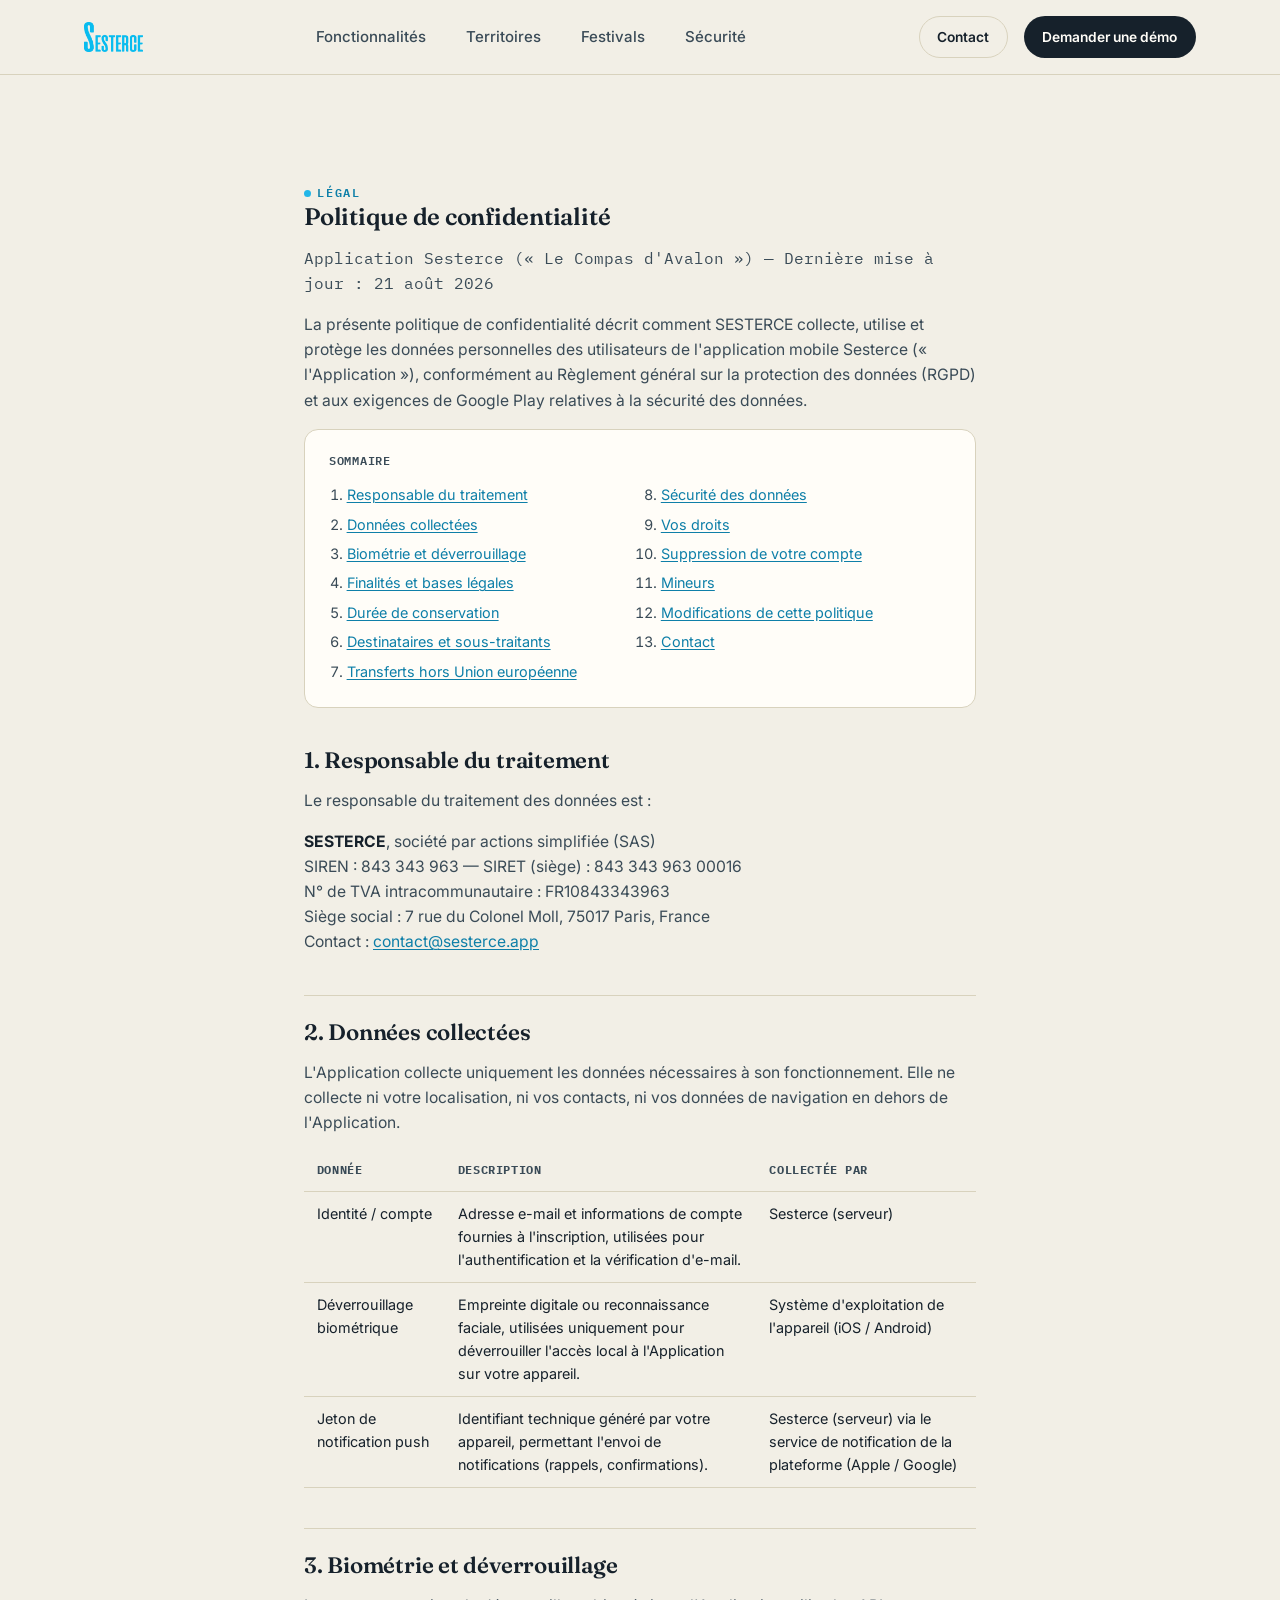
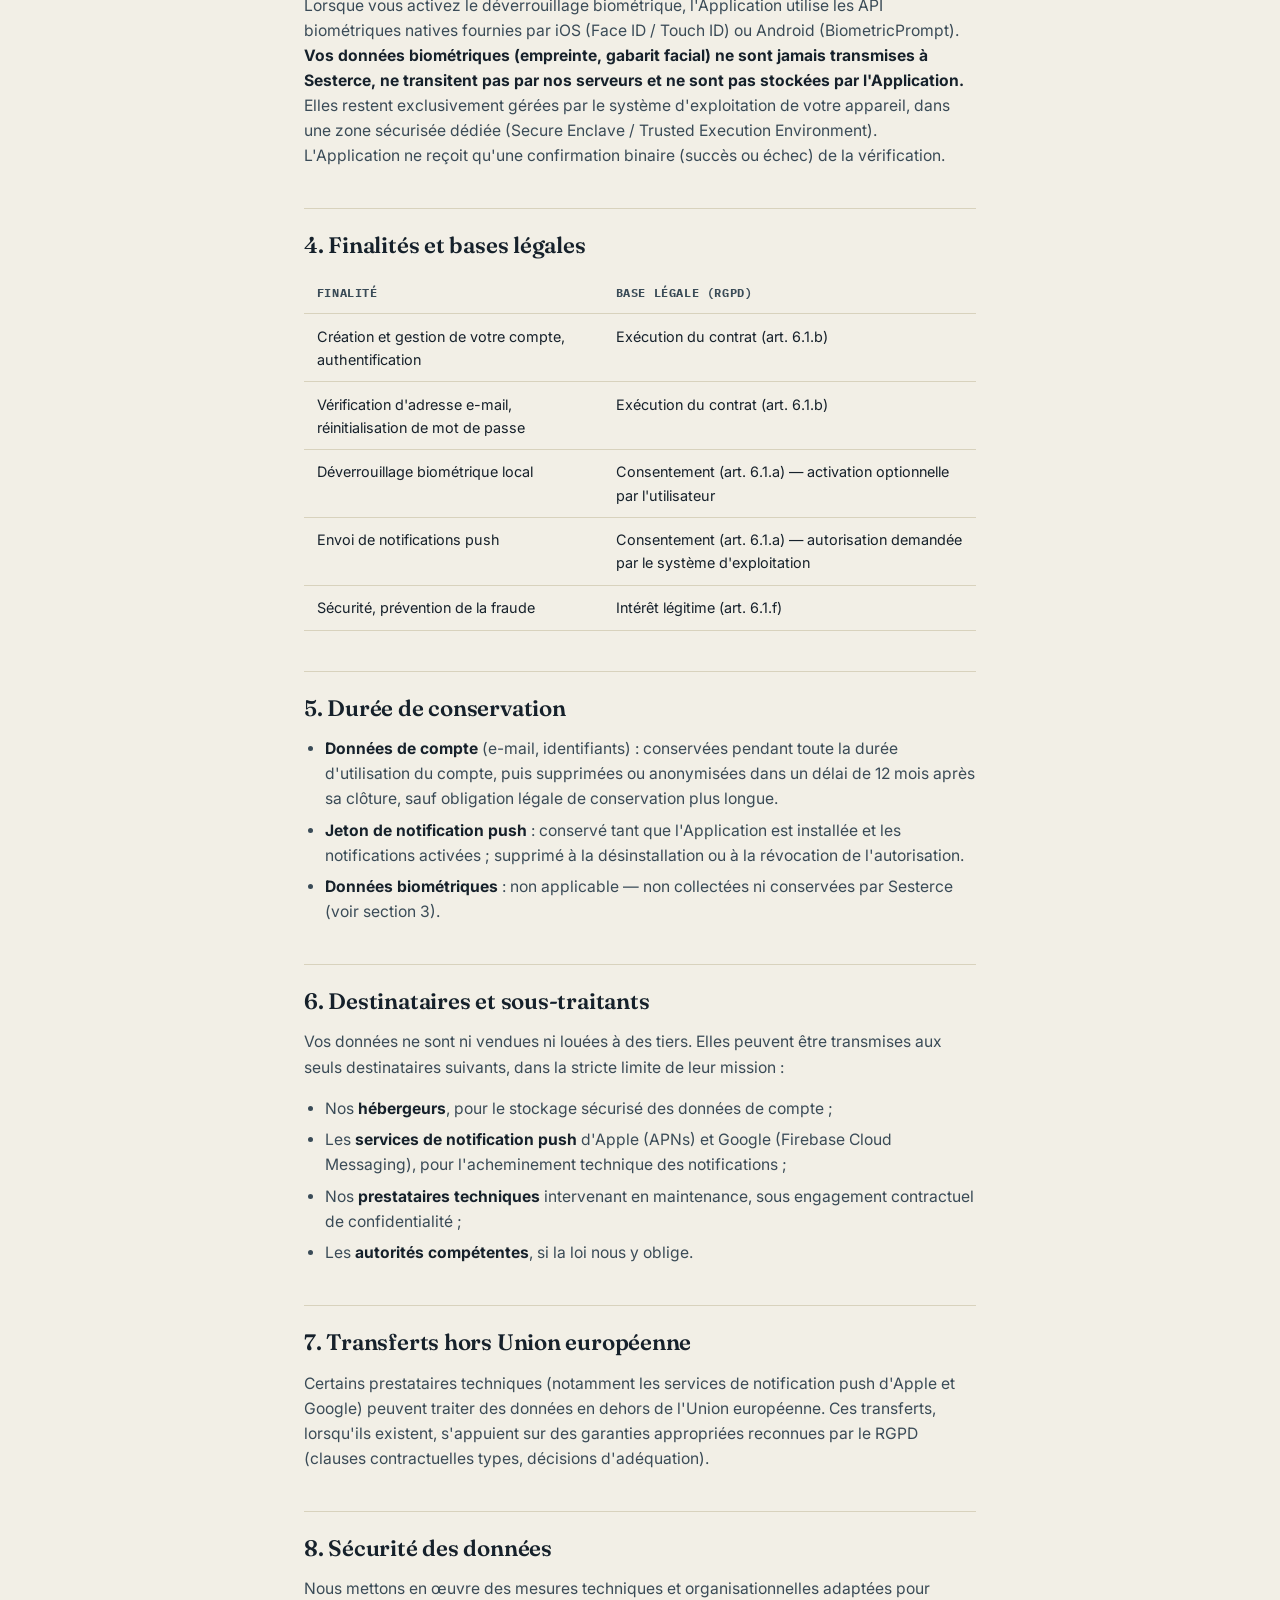
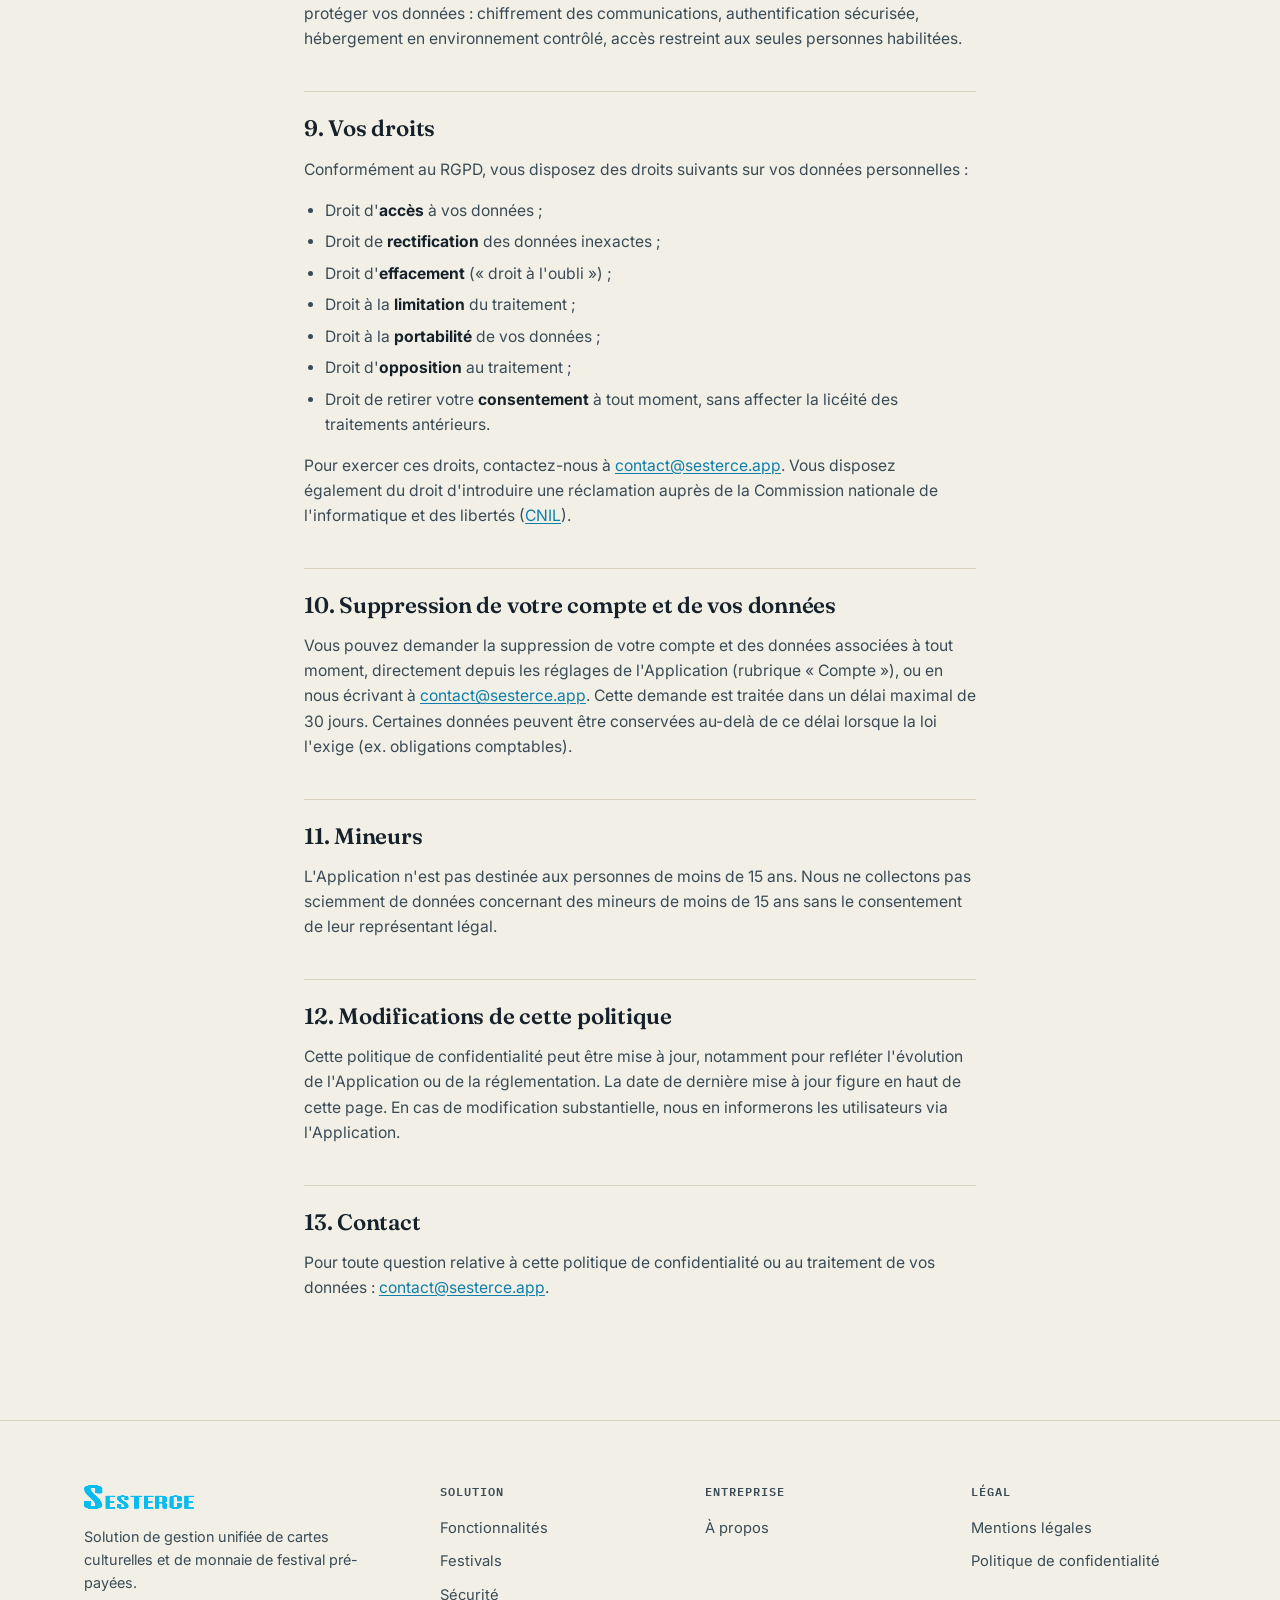
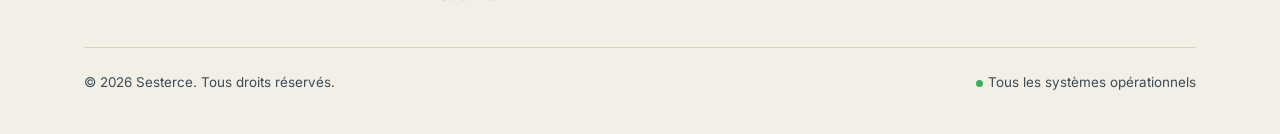
==== politique-confidentialite.html @ bfda4592 "Ajoute la page Politique de confidentialité (conforme Google Play Data Safety / RGPD)" ====
<!doctype html>
<html lang="fr">
<head>
<meta charset="utf-8">
<meta name="viewport" content="width=device-width, initial-scale=1">
<title>Politique de confidentialité — Sesterce</title>
<meta name="description" content="Politique de confidentialité de l'application Sesterce (Le Compas d'Avalon) : données collectées, finalités, durées de conservation et droits RGPD.">
<link rel="canonical" href="https://www.sesterce.biz/politique-confidentialite.html">
<meta name="robots" content="index, follow">

<meta property="og:type" content="website">
<meta property="og:site_name" content="Sesterce">
<meta property="og:title" content="Politique de confidentialité — Sesterce">
<meta property="og:description" content="Données collectées par l'application Sesterce, finalités, durées de conservation et droits RGPD.">
<meta property="og:url" content="https://www.sesterce.biz/politique-confidentialite.html">
<meta property="og:locale" content="fr_FR">

<link rel="icon" href="assets/logo-sesterce.png" type="image/png">
<link rel="stylesheet" href="styles.css">
<link rel="preconnect" href="https://fonts.googleapis.com">
<link rel="preconnect" href="https://fonts.gstatic.com" crossorigin>
<link href="https://fonts.googleapis.com/css2?family=Fraunces:opsz,wght@9..144,500;9..144,600;9..144,700&family=Inter:wght@400;500;600;700&family=IBM+Plex+Mono:wght@400;500;600&display=swap" rel="stylesheet">
</head>
<body>

<a class="visually-hidden" href="#main">Aller au contenu</a>

<header class="site-header">
  <nav class="nav container" aria-label="Navigation principale">
    <a class="nav__brand" href="index.html" aria-label="Sesterce — accueil">
      <img src="assets/logo-sesterce.png" alt="Sesterce" width="130" height="30">
    </a>
    <ul class="nav__links">
      <li><a href="index.html#fonctionnalites">Fonctionnalités</a></li>
      <li><a href="index.html#territoires">Territoires</a></li>
      <li><a href="index.html#festivals">Festivals</a></li>
      <li><a href="index.html#securite">Sécurité</a></li>
    </ul>
    <div class="nav__actions">
      <a class="btn btn--ghost btn--sm" href="mailto:contact@sesterce.app">Contact</a>
      <a class="btn btn--primary btn--sm" href="index.html#demo">Demander une démo</a>
      <button class="nav__toggle" aria-expanded="false" aria-controls="mobile-nav" aria-label="Ouvrir le menu">
        <span></span><span></span><span></span>
      </button>
    </div>
  </nav>
</header>

<main id="main">
  <section class="legal-page">
    <div class="container legal-content">

      <span class="eyebrow">Légal</span>
      <h1>Politique de confidentialité</h1>
      <p class="legal-meta">Application Sesterce (« Le Compas d'Avalon ») — Dernière mise à jour : 21 août 2026</p>

      <p>La présente politique de confidentialité décrit comment SESTERCE collecte, utilise et protège les données personnelles des utilisateurs de l'application mobile Sesterce (« l'Application »), conformément au Règlement général sur la protection des données (RGPD) et aux exigences de Google Play relatives à la sécurité des données.</p>

      <nav class="legal-toc" aria-label="Sommaire">
        <h2>Sommaire</h2>
        <ol>
          <li><a href="#responsable">Responsable du traitement</a></li>
          <li><a href="#donnees">Données collectées</a></li>
          <li><a href="#biometrie">Biométrie et déverrouillage</a></li>
          <li><a href="#finalites">Finalités et bases légales</a></li>
          <li><a href="#conservation">Durée de conservation</a></li>
          <li><a href="#destinataires">Destinataires et sous-traitants</a></li>
          <li><a href="#transferts">Transferts hors Union européenne</a></li>
          <li><a href="#securite">Sécurité des données</a></li>
          <li><a href="#droits">Vos droits</a></li>
          <li><a href="#suppression">Suppression de votre compte</a></li>
          <li><a href="#mineurs">Mineurs</a></li>
          <li><a href="#modifications">Modifications de cette politique</a></li>
          <li><a href="#contact">Contact</a></li>
        </ol>
      </nav>

      <h2 id="responsable">1. Responsable du traitement</h2>
      <p>Le responsable du traitement des données est&nbsp;:</p>
      <p>
        <strong>SESTERCE</strong>, société par actions simplifiée (SAS)<br>
        SIREN&nbsp;: 843 343 963 — SIRET (siège)&nbsp;: 843 343 963 00016<br>
        N° de TVA intracommunautaire&nbsp;: FR10843343963<br>
        Siège social&nbsp;: 7 rue du Colonel Moll, 75017 Paris, France<br>
        Contact&nbsp;: <a href="mailto:contact@sesterce.app">contact@sesterce.app</a>
      </p>

      <h2 id="donnees">2. Données collectées</h2>
      <p>L'Application collecte uniquement les données nécessaires à son fonctionnement. Elle ne collecte ni votre localisation, ni vos contacts, ni vos données de navigation en dehors de l'Application.</p>
      <table class="legal-table">
        <thead>
          <tr><th>Donnée</th><th>Description</th><th>Collectée par</th></tr>
        </thead>
        <tbody>
          <tr>
            <td>Identité / compte</td>
            <td>Adresse e-mail et informations de compte fournies à l'inscription, utilisées pour l'authentification et la vérification d'e-mail.</td>
            <td>Sesterce (serveur)</td>
          </tr>
          <tr>
            <td>Déverrouillage biométrique</td>
            <td>Empreinte digitale ou reconnaissance faciale, utilisées uniquement pour déverrouiller l'accès local à l'Application sur votre appareil.</td>
            <td>Système d'exploitation de l'appareil (iOS / Android)</td>
          </tr>
          <tr>
            <td>Jeton de notification push</td>
            <td>Identifiant technique généré par votre appareil, permettant l'envoi de notifications (rappels, confirmations).</td>
            <td>Sesterce (serveur) via le service de notification de la plateforme (Apple / Google)</td>
          </tr>
        </tbody>
      </table>

      <h2 id="biometrie">3. Biométrie et déverrouillage</h2>
      <p>Lorsque vous activez le déverrouillage biométrique, l'Application utilise les API biométriques natives fournies par iOS (Face&nbsp;ID / Touch&nbsp;ID) ou Android (BiometricPrompt). <strong>Vos données biométriques (empreinte, gabarit facial) ne sont jamais transmises à Sesterce, ne transitent pas par nos serveurs et ne sont pas stockées par l'Application.</strong> Elles restent exclusivement gérées par le système d'exploitation de votre appareil, dans une zone sécurisée dédiée (Secure Enclave / Trusted Execution Environment). L'Application ne reçoit qu'une confirmation binaire (succès ou échec) de la vérification.</p>

      <h2 id="finalites">4. Finalités et bases légales</h2>
      <table class="legal-table">
        <thead>
          <tr><th>Finalité</th><th>Base légale (RGPD)</th></tr>
        </thead>
        <tbody>
          <tr><td>Création et gestion de votre compte, authentification</td><td>Exécution du contrat (art. 6.1.b)</td></tr>
          <tr><td>Vérification d'adresse e-mail, réinitialisation de mot de passe</td><td>Exécution du contrat (art. 6.1.b)</td></tr>
          <tr><td>Déverrouillage biométrique local</td><td>Consentement (art. 6.1.a) — activation optionnelle par l'utilisateur</td></tr>
          <tr><td>Envoi de notifications push</td><td>Consentement (art. 6.1.a) — autorisation demandée par le système d'exploitation</td></tr>
          <tr><td>Sécurité, prévention de la fraude</td><td>Intérêt légitime (art. 6.1.f)</td></tr>
        </tbody>
      </table>

      <h2 id="conservation">5. Durée de conservation</h2>
      <ul>
        <li><strong>Données de compte</strong> (e-mail, identifiants) : conservées pendant toute la durée d'utilisation du compte, puis supprimées ou anonymisées dans un délai de 12 mois après sa clôture, sauf obligation légale de conservation plus longue.</li>
        <li><strong>Jeton de notification push</strong> : conservé tant que l'Application est installée et les notifications activées ; supprimé à la désinstallation ou à la révocation de l'autorisation.</li>
        <li><strong>Données biométriques</strong> : non applicable — non collectées ni conservées par Sesterce (voir section 3).</li>
      </ul>

      <h2 id="destinataires">6. Destinataires et sous-traitants</h2>
      <p>Vos données ne sont ni vendues ni louées à des tiers. Elles peuvent être transmises aux seuls destinataires suivants, dans la stricte limite de leur mission :</p>
      <ul>
        <li>Nos <strong>hébergeurs</strong>, pour le stockage sécurisé des données de compte ;</li>
        <li>Les <strong>services de notification push</strong> d'Apple (APNs) et Google (Firebase Cloud Messaging), pour l'acheminement technique des notifications ;</li>
        <li>Nos <strong>prestataires techniques</strong> intervenant en maintenance, sous engagement contractuel de confidentialité ;</li>
        <li>Les <strong>autorités compétentes</strong>, si la loi nous y oblige.</li>
      </ul>

      <h2 id="transferts">7. Transferts hors Union européenne</h2>
      <p>Certains prestataires techniques (notamment les services de notification push d'Apple et Google) peuvent traiter des données en dehors de l'Union européenne. Ces transferts, lorsqu'ils existent, s'appuient sur des garanties appropriées reconnues par le RGPD (clauses contractuelles types, décisions d'adéquation).</p>

      <h2 id="securite">8. Sécurité des données</h2>
      <p>Nous mettons en œuvre des mesures techniques et organisationnelles adaptées pour protéger vos données&nbsp;: chiffrement des communications, authentification sécurisée, hébergement en environnement contrôlé, accès restreint aux seules personnes habilitées.</p>

      <h2 id="droits">9. Vos droits</h2>
      <p>Conformément au RGPD, vous disposez des droits suivants sur vos données personnelles&nbsp;:</p>
      <ul>
        <li>Droit d'<strong>accès</strong> à vos données ;</li>
        <li>Droit de <strong>rectification</strong> des données inexactes ;</li>
        <li>Droit d'<strong>effacement</strong> (« droit à l'oubli ») ;</li>
        <li>Droit à la <strong>limitation</strong> du traitement ;</li>
        <li>Droit à la <strong>portabilité</strong> de vos données ;</li>
        <li>Droit d'<strong>opposition</strong> au traitement ;</li>
        <li>Droit de retirer votre <strong>consentement</strong> à tout moment, sans affecter la licéité des traitements antérieurs.</li>
      </ul>
      <p>Pour exercer ces droits, contactez-nous à <a href="mailto:contact@sesterce.app">contact@sesterce.app</a>. Vous disposez également du droit d'introduire une réclamation auprès de la Commission nationale de l'informatique et des libertés (<a href="https://www.cnil.fr" target="_blank" rel="noopener">CNIL</a>).</p>

      <h2 id="suppression">10. Suppression de votre compte et de vos données</h2>
      <p>Vous pouvez demander la suppression de votre compte et des données associées à tout moment, directement depuis les réglages de l'Application (rubrique « Compte »), ou en nous écrivant à <a href="mailto:contact@sesterce.app">contact@sesterce.app</a>. Cette demande est traitée dans un délai maximal de 30 jours. Certaines données peuvent être conservées au-delà de ce délai lorsque la loi l'exige (ex. obligations comptables).</p>

      <h2 id="mineurs">11. Mineurs</h2>
      <p>L'Application n'est pas destinée aux personnes de moins de 15 ans. Nous ne collectons pas sciemment de données concernant des mineurs de moins de 15 ans sans le consentement de leur représentant légal.</p>

      <h2 id="modifications">12. Modifications de cette politique</h2>
      <p>Cette politique de confidentialité peut être mise à jour, notamment pour refléter l'évolution de l'Application ou de la réglementation. La date de dernière mise à jour figure en haut de cette page. En cas de modification substantielle, nous en informerons les utilisateurs via l'Application.</p>

      <h2 id="contact">13. Contact</h2>
      <p>Pour toute question relative à cette politique de confidentialité ou au traitement de vos données&nbsp;: <a href="mailto:contact@sesterce.app">contact@sesterce.app</a>.</p>

    </div>
  </section>
</main>

<footer class="site-footer">
  <div class="container">
    <div class="footer-grid">
      <div class="footer-brand">
        <img src="assets/logo-sesterce.png" alt="Sesterce" width="110" height="26">
        <p>Solution de gestion unifiée de cartes culturelles et de monnaie de festival pré-payées.</p>
      </div>
      <div class="footer-col">
        <h4>Solution</h4>
        <ul>
          <li><a href="index.html#fonctionnalites">Fonctionnalités</a></li>
          <li><a href="index.html#festivals">Festivals</a></li>
          <li><a href="index.html#securite">Sécurité</a></li>
        </ul>
      </div>
      <div class="footer-col">
        <h4>Entreprise</h4>
        <ul>
          <li><a href="index.html#top">À propos</a></li>
        </ul>
      </div>
      <div class="footer-col">
        <h4>Légal</h4>
        <ul>
          <li><a href="index.html#top">Mentions légales</a></li>
          <li><a href="politique-confidentialite.html">Politique de confidentialité</a></li>
        </ul>
      </div>
    </div>
    <div class="footer-bottom">
      <span>© 2026 Sesterce. Tous droits réservés.</span>
      <span class="status-dot">Tous les systèmes opérationnels</span>
    </div>
  </div>
</footer>

<script src="script.js"></script>
</body>
</html>
---- styles.css ----
/* ==========================================================================
   Sesterce — Design tokens
   Palette dérivée du bleu-cyan de la marque + un bronze évoquant le sesterce
   antique (monnaie romaine), sur un fond "papier billet".
   ========================================================================== */

:root {
  /* Couleurs */
  --ink: #16212b;
  --ink-soft: #3a4b57;
  --paper: #f2efe6;
  --paper-alt: #e7e2d2;
  --paper-line: #d8d2bd;
  --cyan: #22b6e8;
  --cyan-deep: #0e7fa8;
  --cyan-ink: #093f52;
  --bronze: #a9793f;
  --bronze-deep: #7c5a2e;
  --bronze-soft: #e6d6b8;
  --white: #fffdf8;

  /* Typographie */
  --font-display: "Fraunces", "Iowan Old Style", Georgia, serif;
  --font-body: "Inter", -apple-system, BlinkMacSystemFont, "Segoe UI", sans-serif;
  --font-mono: "IBM Plex Mono", ui-monospace, SFMono-Regular, monospace;

  /* Échelle */
  --space-1: 0.5rem;
  --space-2: 1rem;
  --space-3: 1.5rem;
  --space-4: 2.5rem;
  --space-5: 4rem;
  --space-6: 6.5rem;

  --radius: 14px;
  --container: 1160px;
}

* { box-sizing: border-box; }
html { scroll-behavior: smooth; }

@media (prefers-reduced-motion: reduce) {
  html { scroll-behavior: auto; }
  *, *::before, *::after {
    animation-duration: 0.01ms !important;
    animation-iteration-count: 1 !important;
    transition-duration: 0.01ms !important;
    scroll-behavior: auto !important;
  }
}

body {
  margin: 0;
  background: var(--paper);
  color: var(--ink);
  font-family: var(--font-body);
  font-size: 1rem;
  line-height: 1.6;
  -webkit-font-smoothing: antialiased;
}

h1, h2, h3, h4 {
  font-family: var(--font-display);
  color: var(--ink);
  margin: 0;
  line-height: 1.08;
  font-weight: 600;
  letter-spacing: -0.01em;
}

p { margin: 0; }

a { color: inherit; text-decoration: none; }

img { max-width: 100%; display: block; }

.container {
  width: 100%;
  max-width: var(--container);
  margin-inline: auto;
  padding-inline: var(--space-3);
}

:focus-visible {
  outline: 3px solid var(--cyan-deep);
  outline-offset: 3px;
  border-radius: 4px;
}

.visually-hidden {
  position: absolute;
  width: 1px; height: 1px;
  overflow: hidden;
  clip: rect(0 0 0 0);
  white-space: nowrap;
}

/* Eyebrow / kicker (petit label au-dessus des titres) */
.eyebrow {
  display: inline-flex;
  align-items: center;
  gap: 0.5em;
  font-family: var(--font-mono);
  font-size: 0.78rem;
  letter-spacing: 0.14em;
  text-transform: uppercase;
  color: var(--cyan-deep);
  font-weight: 600;
}
.eyebrow::before {
  content: "";
  width: 7px; height: 7px;
  border-radius: 50%;
  background: var(--cyan);
  display: inline-block;
}
.eyebrow.bronze { color: var(--bronze-deep); }
.eyebrow.bronze::before { background: var(--bronze); }

/* ==========================================================================
   En-tête / navigation
   ========================================================================== */

.site-header {
  position: sticky;
  top: 0;
  z-index: 50;
  background: rgba(242, 239, 230, 0.9);
  backdrop-filter: blur(8px);
  border-bottom: 1px solid var(--paper-line);
}

.nav {
  display: flex;
  align-items: center;
  justify-content: space-between;
  padding-block: var(--space-2);
}

.nav__brand { display: flex; align-items: center; }
.nav__brand img { height: 30px; width: auto; }

.nav__links {
  display: flex;
  gap: var(--space-4);
  list-style: none;
  margin: 0;
  padding: 0;
}

.nav__links a {
  font-size: 0.94rem;
  font-weight: 500;
  color: var(--ink-soft);
  transition: color 0.15s ease;
}
.nav__links a:hover { color: var(--cyan-deep); }

.nav__actions { display: flex; align-items: center; gap: var(--space-2); }

.nav__toggle {
  display: none;
  background: none;
  border: none;
  cursor: pointer;
  padding: 0.4rem;
}
.nav__toggle span {
  display: block;
  width: 22px; height: 2px;
  background: var(--ink);
  margin: 5px 0;
  transition: transform 0.2s ease, opacity 0.2s ease;
}

/* Boutons */
.btn {
  display: inline-flex;
  align-items: center;
  justify-content: center;
  gap: 0.5em;
  padding: 0.75rem 1.4rem;
  border-radius: 100px;
  font-weight: 600;
  font-size: 0.94rem;
  border: 1px solid transparent;
  cursor: pointer;
  transition: transform 0.15s ease, box-shadow 0.15s ease, background 0.15s ease;
}
.btn--primary {
  background: var(--ink);
  color: var(--white);
}
.btn--primary:hover { background: var(--cyan-ink); transform: translateY(-1px); }
.btn--ghost {
  background: transparent;
  color: var(--ink);
  border-color: var(--paper-line);
}
.btn--ghost:hover { border-color: var(--ink); }
.btn--sm { padding: 0.55rem 1.1rem; font-size: 0.86rem; }

/* ==========================================================================
   Séparateur perforé — motif du billet déchiré, réutilisé entre les sections
   ========================================================================== */

.perforation {
  height: 28px;
  width: 100%;
  background-image: radial-gradient(circle, var(--paper) 5px, transparent 5.5px);
  background-size: 26px 28px;
  background-position: center;
  background-repeat: repeat-x;
  position: relative;
}
.perforation::before,
.perforation::after {
  content: "";
  position: absolute;
  left: 0; right: 0;
  border-top: 1.5px dashed var(--paper-line);
  top: 50%;
}

/* ==========================================================================
   Hero
   ========================================================================== */

.hero {
  padding-block: var(--space-6) var(--space-5);
  position: relative;
  overflow: hidden;
  color: var(--white);
  background:
    linear-gradient(180deg, rgba(9, 20, 28, 0.58) 0%, rgba(9, 20, 28, 0.86) 100%),
    url("assets/bg-hero-salle.jpg") center 30% / cover no-repeat;
}

.hero .eyebrow { color: var(--cyan); }
.hero .eyebrow::before { background: var(--cyan); }

.hero__lede { color: #d7e2e7; }

.hero .btn--ghost {
  color: var(--white);
  border-color: rgba(255, 255, 255, 0.35);
}
.hero .btn--ghost:hover { border-color: var(--white); }

.hero .chip {
  background: rgba(255, 255, 255, 0.08);
  border-color: rgba(255, 255, 255, 0.28);
  color: #e8eef0;
  backdrop-filter: blur(4px);
}

.hero .flipcard-caption { color: #cdd8de; }

.hero__grid {
  display: grid;
  grid-template-columns: 1.05fr 0.95fr;
  gap: var(--space-5);
  align-items: center;
}

.hero__title {
  font-size: clamp(2.4rem, 4.6vw, 3.8rem);
  margin-block: var(--space-2) var(--space-3);
  color: var(--white);
}

.hero__lede {
  font-size: 1.15rem;
  color: var(--ink-soft);
  max-width: 46ch;
  margin-bottom: var(--space-4);
}

.hero__cta { display: flex; gap: var(--space-2); flex-wrap: wrap; align-items: center; }

.chip-row {
  display: flex;
  gap: 0.6rem;
  flex-wrap: wrap;
  margin-top: var(--space-4);
}
.chip {
  font-family: var(--font-mono);
  font-size: 0.78rem;
  letter-spacing: 0.03em;
  padding: 0.4rem 0.85rem;
  border-radius: 100px;
  border: 1px solid var(--paper-line);
  color: var(--ink-soft);
  background: var(--white);
}

/* --- Carte-billet animée : signature visuelle ---
   Un objet qui bascule entre "billet" (cinéma / cyan) et "jeton" (festival / bronze),
   incarnant l'extension du système de tickets vers la monnaie locale. */

.flipcard-stage {
  perspective: 1600px;
  display: flex;
  justify-content: center;
}

.flipcard {
  width: min(360px, 88vw);
  aspect-ratio: 8.6 / 5.4;
  position: relative;
  transform-style: preserve-3d;
  animation: flip 9s cubic-bezier(0.65, 0, 0.35, 1) infinite;
  cursor: pointer;
}
.flipcard:hover, .flipcard:focus-visible { animation-play-state: paused; }

@keyframes flip {
  0%, 42%   { transform: rotateY(0deg); }
  50%, 92%  { transform: rotateY(180deg); }
  100%      { transform: rotateY(360deg); }
}

.flipcard__face {
  position: absolute;
  inset: 0;
  border-radius: 18px;
  backface-visibility: hidden;
  padding: var(--space-3);
  display: flex;
  flex-direction: column;
  justify-content: space-between;
  box-shadow: 0 24px 50px -18px rgba(9, 23, 33, 0.4);
}

.flipcard__face--front {
  background: linear-gradient(155deg, var(--cyan) 0%, var(--cyan-ink) 115%);
  color: var(--white);
}
.flipcard__face--back {
  background: linear-gradient(155deg, var(--bronze) 0%, var(--bronze-deep) 115%);
  color: var(--white);
  transform: rotateY(180deg);
}

.flipcard__notch {
  position: absolute;
  top: 50%;
  left: -11px;
  width: 22px; height: 22px;
  background: var(--paper);
  border-radius: 50%;
  transform: translateY(-50%);
}

.flipcard__top {
  display: flex;
  justify-content: space-between;
  align-items: flex-start;
  font-family: var(--font-mono);
  font-size: 0.72rem;
  letter-spacing: 0.08em;
  text-transform: uppercase;
  opacity: 0.85;
}

.flipcard__label {
  font-family: var(--font-display);
  font-size: 1.7rem;
  font-weight: 600;
}

.flipcard__code {
  font-family: var(--font-mono);
  font-size: 0.85rem;
  letter-spacing: 0.1em;
  opacity: 0.9;
}

.flipcard-caption {
  text-align: center;
  font-family: var(--font-mono);
  font-size: 0.78rem;
  color: var(--ink-soft);
  margin-top: var(--space-2);
  letter-spacing: 0.02em;
}

/* ==========================================================================
   Sections génériques
   ========================================================================== */

section { padding-block: var(--space-6); }

.section__head {
  max-width: 62ch;
  margin-bottom: var(--space-5);
}

.section__head h2 {
  font-size: clamp(1.9rem, 3vw, 2.6rem);
  margin-top: var(--space-1);
}

.section__head p {
  color: var(--ink-soft);
  font-size: 1.05rem;
  margin-top: var(--space-2);
}

/* Grille de fonctionnalités */
.features-grid {
  display: grid;
  grid-template-columns: repeat(3, 1fr);
  gap: var(--space-3);
}

.feature-card {
  background: var(--white);
  border: 1px solid var(--paper-line);
  border-radius: var(--radius);
  padding: var(--space-3);
  position: relative;
}

.feature-card__num {
  font-family: var(--font-mono);
  font-size: 0.75rem;
  color: var(--cyan-deep);
  letter-spacing: 0.08em;
}

.feature-card h3 {
  font-size: 1.15rem;
  margin-top: var(--space-1);
  margin-bottom: 0.5rem;
}

.feature-card p {
  color: var(--ink-soft);
  font-size: 0.96rem;
}

/* Unification territoriale — texte + visuel */
.split {
  display: grid;
  grid-template-columns: 1fr 1fr;
  gap: var(--space-5);
  align-items: center;
}

.split-reverse .split { grid-template-columns: 1fr 1fr; }
.split-reverse .split > *:first-child { order: 2; }

.bullet-list {
  list-style: none;
  margin: var(--space-3) 0 0;
  padding: 0;
  display: flex;
  flex-direction: column;
  gap: var(--space-2);
}
.bullet-list li {
  display: flex;
  gap: 0.75rem;
  align-items: flex-start;
  font-size: 1rem;
  color: var(--ink-soft);
}
.bullet-list li::before {
  content: "";
  flex: none;
  width: 8px; height: 8px;
  margin-top: 0.5em;
  border-radius: 50%;
  background: var(--cyan);
}
.bullet-list--bronze li::before { background: var(--bronze); }

/* Panneau festival (section nouveauté) */
.festival-panel {
  background:
    linear-gradient(160deg, rgba(22, 33, 43, 0.88) 0%, rgba(35, 52, 63, 0.9) 100%),
    url("assets/bg-festival-concert.jpg") center 35% / cover no-repeat;
  color: var(--white);
  border-radius: 22px;
  padding: var(--space-5);
  display: grid;
  grid-template-columns: 1.1fr 0.9fr;
  gap: var(--space-5);
  align-items: center;
}
.festival-panel .eyebrow { color: var(--bronze); }
.festival-panel .eyebrow::before { background: var(--bronze); }
.festival-panel h2 { color: var(--white); }
.festival-panel p.lede {
  color: #cdd8de;
  font-size: 1.05rem;
  max-width: 50ch;
  margin-top: var(--space-2);
}
.festival-panel .bullet-list li { color: #cdd8de; }
.festival-panel .bullet-list li::before { background: var(--bronze); }

.token-visual {
  aspect-ratio: 1;
  max-width: 260px;
  margin-inline: auto;
  position: relative;
}
.token-visual svg { width: 100%; height: 100%; }

.badge-soon {
  display: inline-flex;
  align-items: center;
  gap: 0.4em;
  font-family: var(--font-mono);
  font-size: 0.72rem;
  letter-spacing: 0.06em;
  text-transform: uppercase;
  background: rgba(169, 121, 63, 0.18);
  color: var(--bronze-soft);
  border: 1px solid rgba(169, 121, 63, 0.4);
  padding: 0.3rem 0.7rem;
  border-radius: 100px;
  margin-top: var(--space-2);
}

/* Sécurité */
.trust-grid {
  display: grid;
  grid-template-columns: repeat(4, 1fr);
  gap: var(--space-3);
}
.trust-card {
  border-top: 3px solid var(--cyan);
  padding-top: var(--space-2);
}
.trust-card h3 {
  font-size: 1.05rem;
  margin-bottom: 0.4rem;
}
.trust-card p {
  color: var(--ink-soft);
  font-size: 0.92rem;
}

/* Stats + logos */
.stats-band {
  background:
    linear-gradient(160deg, rgba(22, 33, 43, 0.84) 0%, rgba(9, 63, 82, 0.86) 100%),
    url("assets/bg-theatre-facade.jpg") center 40% / cover no-repeat;
  color: var(--white);
  border-radius: 22px;
  padding: var(--space-5);
  text-align: center;
}
.stats-band__intro {
  font-size: 1.1rem;
  color: #d7e2e7;
  max-width: 46ch;
  margin-inline: auto;
}
.stats-row {
  display: flex;
  justify-content: center;
  gap: var(--space-6);
  margin-block: var(--space-4);
  flex-wrap: wrap;
}
.stat-num {
  font-family: var(--font-mono);
  font-size: clamp(2.2rem, 5vw, 3.2rem);
  color: var(--cyan);
  font-weight: 600;
  letter-spacing: -0.02em;
}
.stat-label {
  font-size: 0.9rem;
  color: #cdd8de;
  margin-top: 0.3rem;
}

.logo-marquee {
  margin-top: var(--space-4);
  overflow: hidden;
  -webkit-mask-image: linear-gradient(90deg, transparent, black 8%, black 92%, transparent);
  mask-image: linear-gradient(90deg, transparent, black 8%, black 92%, transparent);
}
.logo-marquee__track {
  display: flex;
  gap: 0.6rem;
  width: max-content;
  animation: scroll-left 42s linear infinite;
}
@media (prefers-reduced-motion: reduce) {
  .logo-marquee__track { animation: none; flex-wrap: wrap; justify-content: center; }
}
@keyframes scroll-left {
  from { transform: translateX(0); }
  to { transform: translateX(-50%); }
}
.logo-chip {
  font-family: var(--font-mono);
  font-size: 0.82rem;
  white-space: nowrap;
  background: var(--white);
  border: 1px solid var(--paper-line);
  padding: 0.5rem 0.9rem;
  border-radius: 8px;
  color: var(--ink-soft);
}

/* CTA final */
.cta-final {
  text-align: center;
  padding-block: var(--space-6);
}
.cta-final h2 {
  font-size: clamp(1.9rem, 3.4vw, 2.7rem);
  max-width: 24ch;
  margin-inline: auto;
}
.cta-final p {
  color: var(--ink-soft);
  margin-top: var(--space-2);
  font-size: 1.05rem;
}
.cta-final .hero__cta { justify-content: center; margin-top: var(--space-3); }
.cta-final .contact-email {
  display: block;
  margin-top: var(--space-2);
  font-family: var(--font-mono);
  font-size: 0.9rem;
  color: var(--cyan-deep);
}

/* Footer */
.site-footer {
  border-top: 1px solid var(--paper-line);
  padding-block: var(--space-5) var(--space-4);
}
.footer-grid {
  display: grid;
  grid-template-columns: 1.4fr 1fr 1fr 1fr;
  gap: var(--space-4);
}
.footer-brand img { height: 24px; margin-bottom: var(--space-2); }
.footer-brand p { color: var(--ink-soft); font-size: 0.9rem; max-width: 32ch; }
.footer-col h4 {
  font-family: var(--font-mono);
  font-size: 0.78rem;
  letter-spacing: 0.08em;
  text-transform: uppercase;
  color: var(--ink-soft);
  margin-bottom: var(--space-2);
  font-weight: 600;
}
.footer-col ul { list-style: none; margin: 0; padding: 0; display: flex; flex-direction: column; gap: 0.5rem; }
.footer-col a { color: var(--ink-soft); font-size: 0.92rem; }
.footer-col a:hover { color: var(--cyan-deep); }

.footer-bottom {
  margin-top: var(--space-4);
  padding-top: var(--space-3);
  border-top: 1px solid var(--paper-line);
  display: flex;
  justify-content: space-between;
  align-items: center;
  flex-wrap: wrap;
  gap: var(--space-2);
  font-size: 0.84rem;
  color: var(--ink-soft);
}
.status-dot {
  display: inline-flex;
  align-items: center;
  gap: 0.4em;
}
.status-dot::before {
  content: "";
  width: 7px; height: 7px;
  border-radius: 50%;
  background: #3fae5a;
}

/* ==========================================================================
   Responsive
   ========================================================================== */

@media (max-width: 900px) {
  .hero__grid { grid-template-columns: 1fr; }
  .hero__grid > *:first-child { order: 2; }
  .features-grid { grid-template-columns: repeat(2, 1fr); }
  .split, .split-reverse .split { grid-template-columns: 1fr; }
  .split-reverse .split > *:first-child { order: 0; }
  .festival-panel { grid-template-columns: 1fr; padding: var(--space-4); }
  .festival-panel .token-visual { order: -1; }
  .trust-grid { grid-template-columns: repeat(2, 1fr); }
  .footer-grid { grid-template-columns: 1fr 1fr; }
  .stats-row { gap: var(--space-4); }
}

@media (max-width: 640px) {
  .nav__links, .nav__actions .btn--ghost { display: none; }
  .nav__toggle { display: block; }
  .features-grid { grid-template-columns: 1fr; }
  .trust-grid { grid-template-columns: 1fr; }
  .footer-grid { grid-template-columns: 1fr; gap: var(--space-3); }
  section { padding-block: var(--space-5); }
}

/* ==========================================================================
   Pages légales (politique de confidentialité, mentions légales)
   ========================================================================== */

.legal-page { padding-block: var(--space-6); }

.legal-content { max-width: 72ch; margin-inline: auto; }

.legal-meta {
  font-family: var(--font-mono);
  font-size: 0.82rem;
  color: var(--ink-soft);
  margin-top: var(--space-2);
  margin-bottom: var(--space-4);
}

.legal-content h2 {
  font-size: 1.4rem;
  margin-top: var(--space-4);
  margin-bottom: var(--space-2);
  padding-top: var(--space-3);
  border-top: 1px solid var(--paper-line);
}
.legal-content > h2:first-of-type { border-top: none; padding-top: 0; }

.legal-content h3 {
  font-family: var(--font-body);
  font-weight: 600;
  font-size: 1.05rem;
  margin-top: var(--space-3);
  margin-bottom: 0.5rem;
}

.legal-content p {
  color: var(--ink-soft);
  margin-bottom: var(--space-2);
  font-size: 0.98rem;
}

.legal-content ul, .legal-content ol {
  color: var(--ink-soft);
  margin: 0 0 var(--space-2);
  padding-left: 1.3rem;
  font-size: 0.98rem;
}
.legal-content li { margin-bottom: 0.4rem; }

.legal-content strong { color: var(--ink); }

.legal-table {
  width: 100%;
  border-collapse: collapse;
  margin-bottom: var(--space-3);
  font-size: 0.9rem;
}
.legal-table th, .legal-table td {
  text-align: left;
  padding: 0.65rem 0.8rem;
  border-bottom: 1px solid var(--paper-line);
  vertical-align: top;
}
.legal-table th {
  font-family: var(--font-mono);
  font-size: 0.74rem;
  text-transform: uppercase;
  letter-spacing: 0.05em;
  color: var(--ink-soft);
}

.legal-content a { color: var(--cyan-deep); text-decoration: underline; text-underline-offset: 2px; }

.legal-toc {
  background: var(--white);
  border: 1px solid var(--paper-line);
  border-radius: var(--radius);
  padding: var(--space-3);
  margin-bottom: var(--space-4);
}
.legal-toc h2 {
  font-family: var(--font-mono);
  font-size: 0.78rem;
  letter-spacing: 0.06em;
  text-transform: uppercase;
  color: var(--ink-soft);
  border: none;
  padding: 0;
  margin: 0 0 var(--space-2);
}
.legal-toc ol {
  columns: 2;
  gap: var(--space-3);
  font-size: 0.9rem;
  padding-left: 1.1rem;
  margin: 0;
}
@media (max-width: 640px) {
  .legal-toc ol { columns: 1; }
}

/* Menu mobile ouvert (JS ajoute .is-open sur <body>) */
body.nav-open .nav__links {
  display: flex;
  position: absolute;
  top: 100%; left: 0; right: 0;
  flex-direction: column;
  background: var(--paper);
  padding: var(--space-3);
  border-bottom: 1px solid var(--paper-line);
  gap: var(--space-2);
}
body.nav-open .nav__actions .btn--ghost { display: none; }
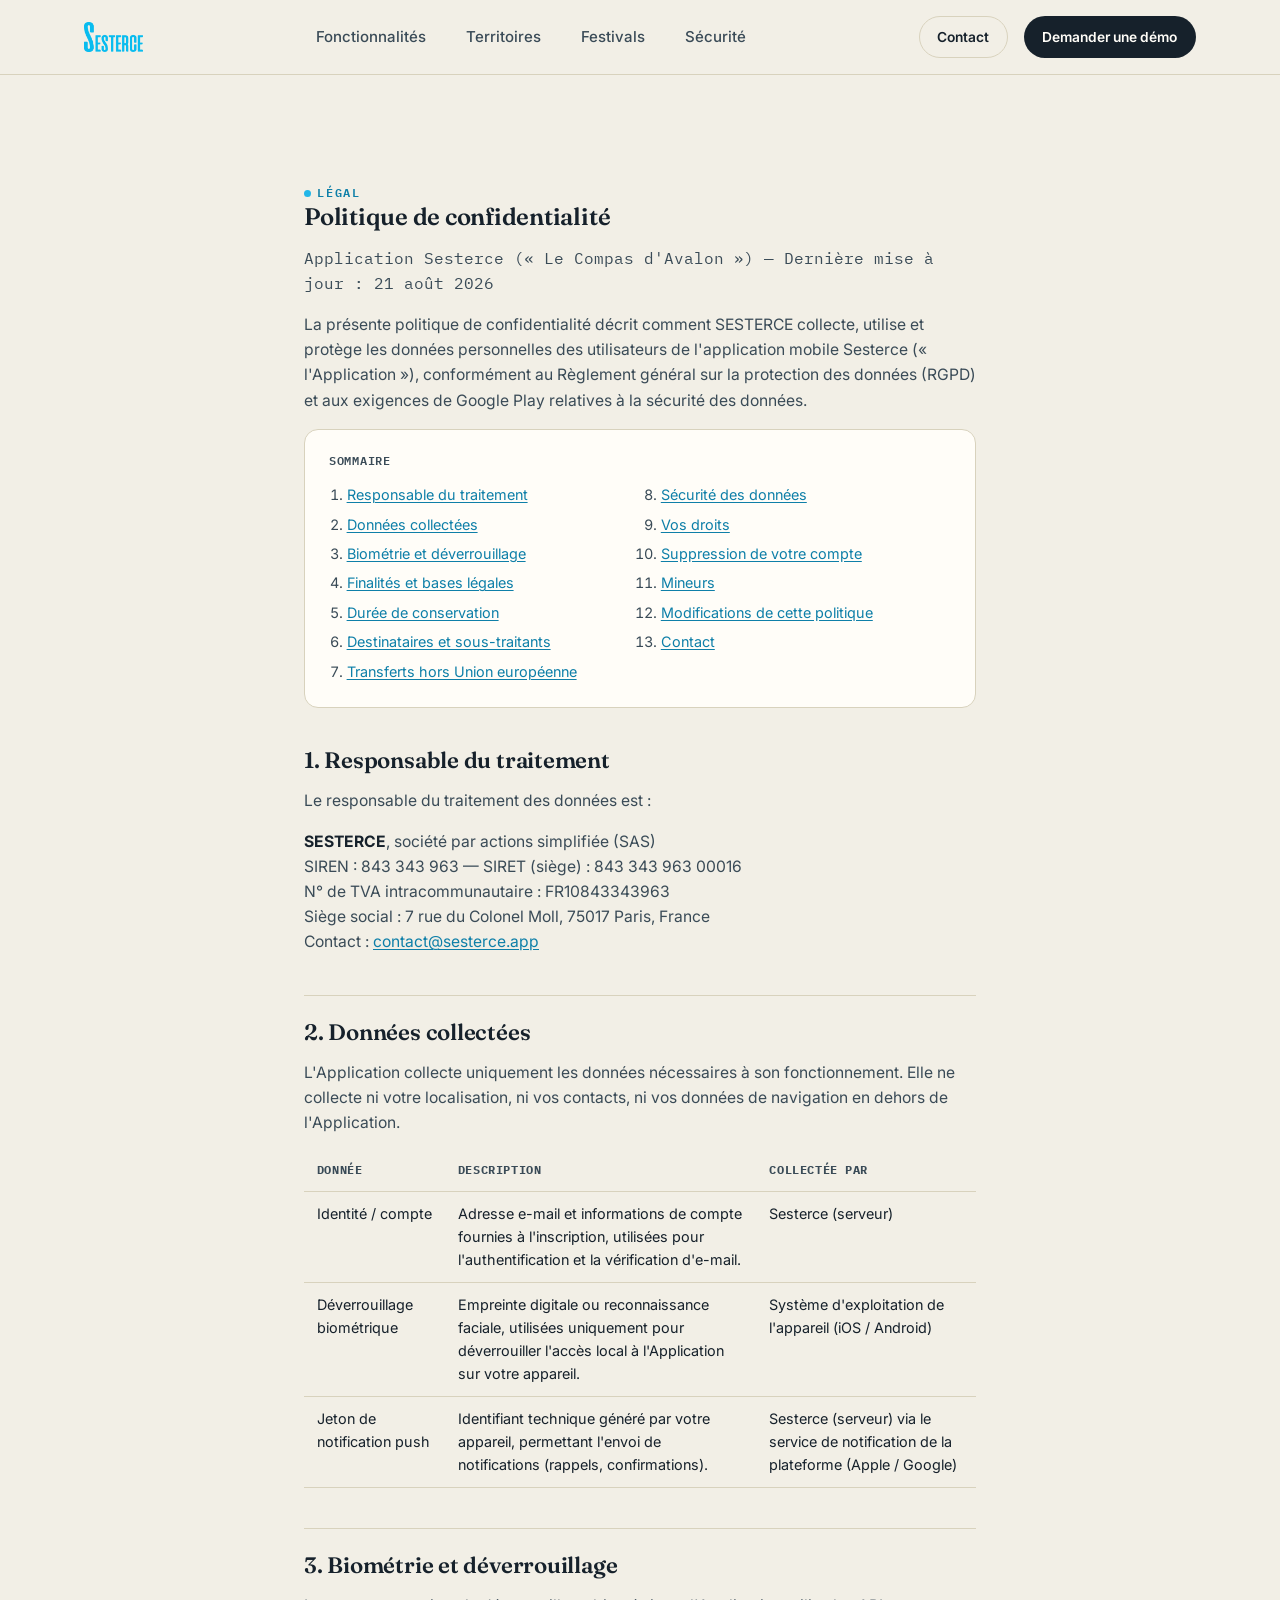
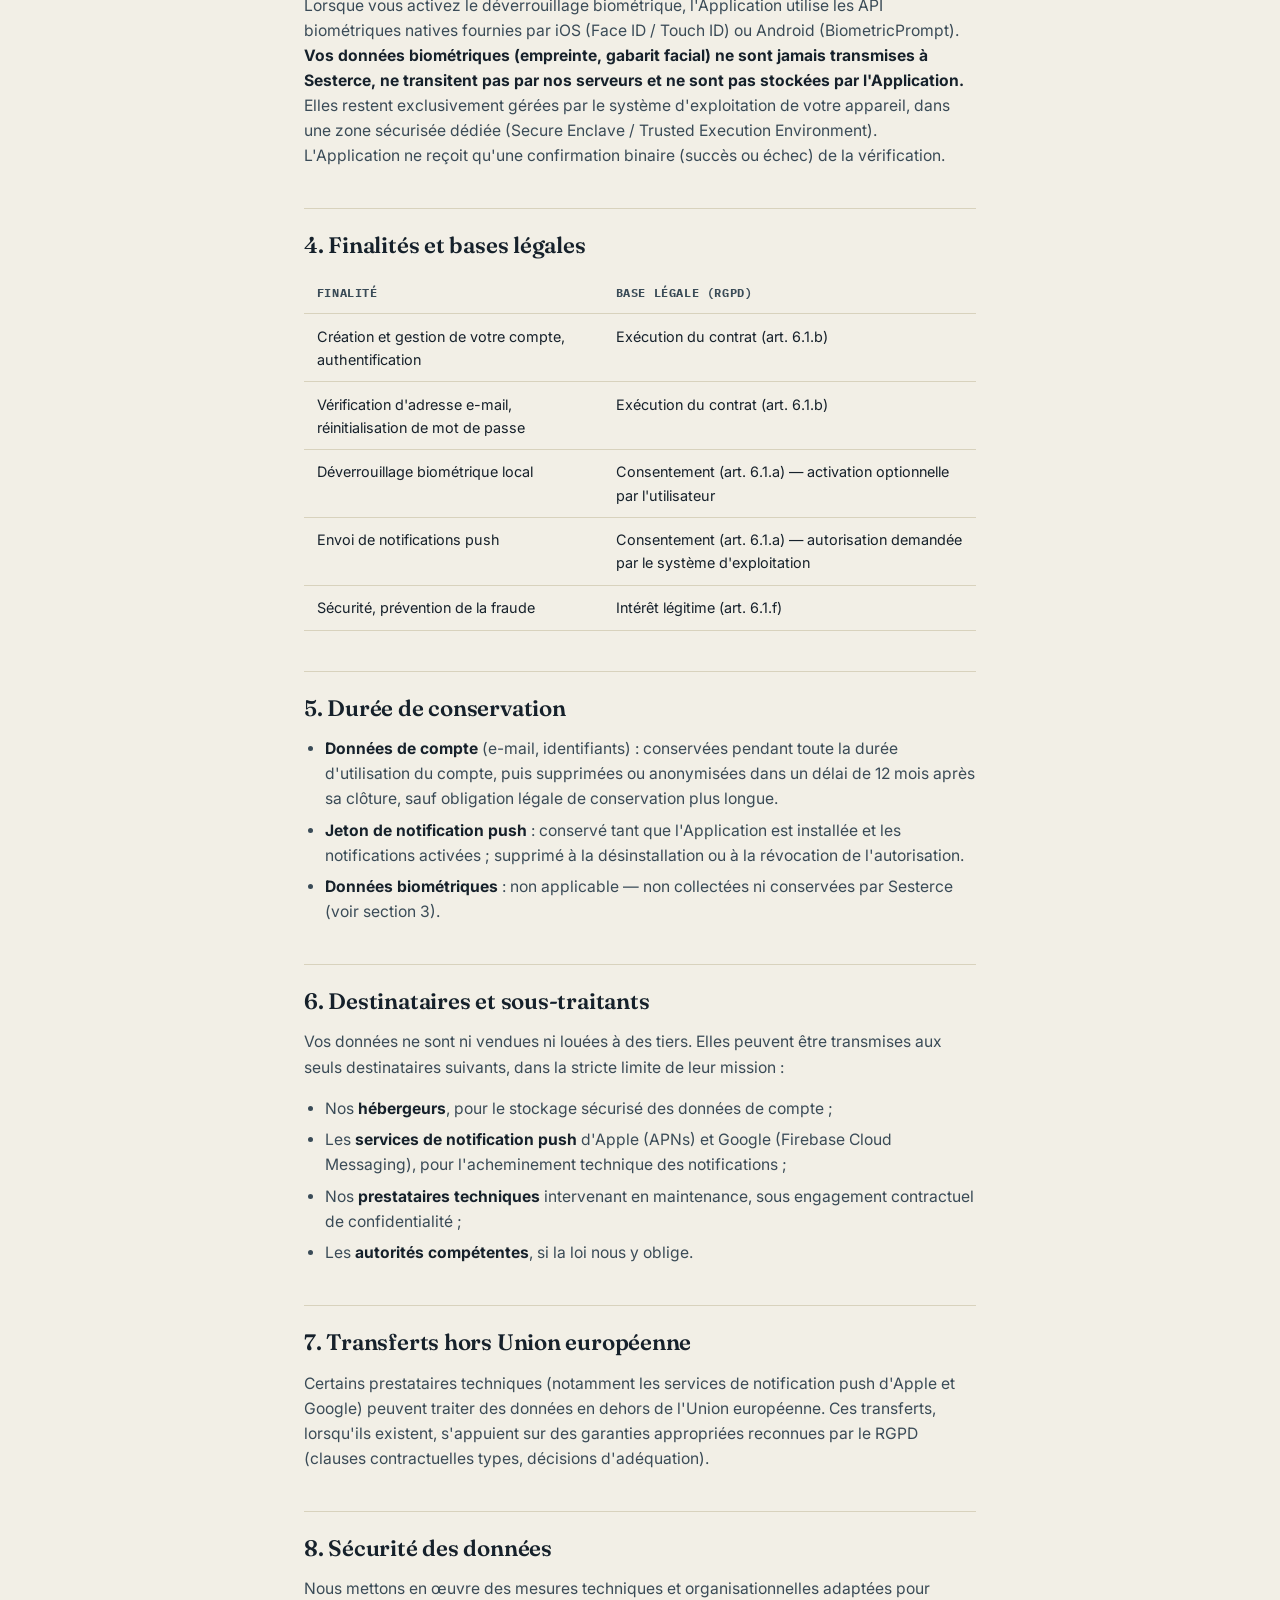
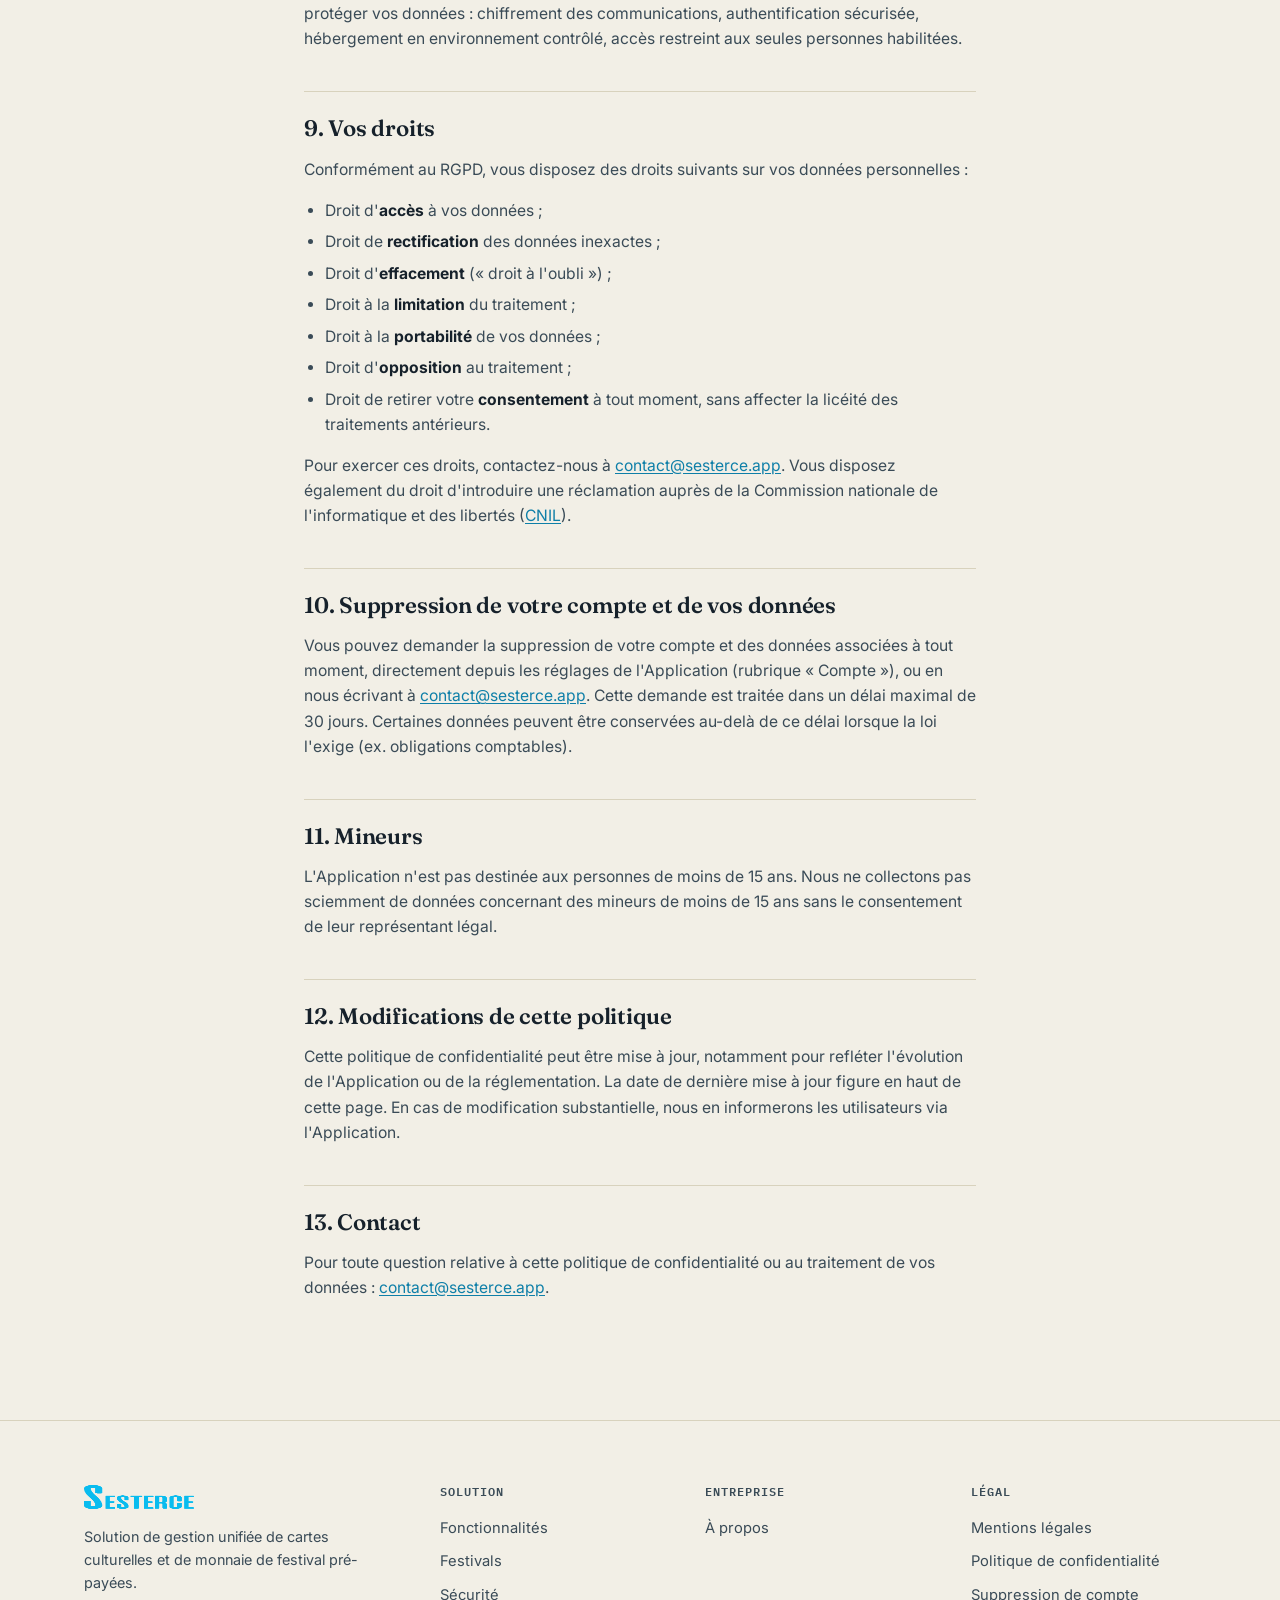
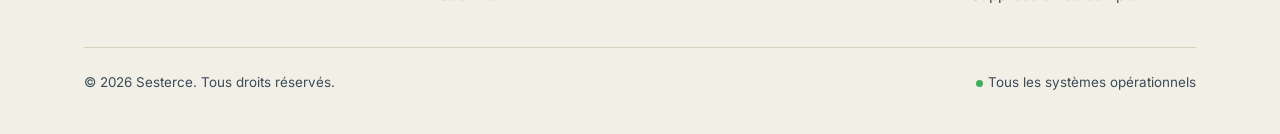
==== commit 7e6633ee: "Ajoute la page de suppression de compte (avec repli e-mail tant que l'API n'existe pas)" ====
--- a/politique-confidentialite.html
+++ b/politique-confidentialite.html
@@ -204,6 +204,7 @@
         <ul>
           <li><a href="index.html#top">Mentions légales</a></li>
           <li><a href="politique-confidentialite.html">Politique de confidentialité</a></li>
+          <li><a href="suppression-compte.html">Suppression de compte</a></li>
         </ul>
       </div>
     </div>
--- a/styles.css
+++ b/styles.css
@@ -809,6 +809,100 @@
   .legal-toc ol { columns: 1; }
 }
 
+/* ==========================================================================
+   Formulaires (page de suppression de compte, etc.)
+   ========================================================================== */
+
+.form-field {
+  display: flex;
+  flex-direction: column;
+  gap: 0.4rem;
+  margin-bottom: var(--space-3);
+}
+.form-field label {
+  font-size: 0.9rem;
+  font-weight: 600;
+  color: var(--ink);
+}
+.form-field .hint {
+  font-size: 0.82rem;
+  color: var(--ink-soft);
+}
+.form-field input[type="email"],
+.form-field input[type="text"],
+.form-field select,
+.form-field textarea {
+  font-family: var(--font-body);
+  font-size: 0.98rem;
+  padding: 0.75rem 0.9rem;
+  border: 1px solid var(--paper-line);
+  border-radius: 10px;
+  background: var(--white);
+  color: var(--ink);
+}
+.form-field textarea { resize: vertical; min-height: 90px; }
+.form-field input:focus, .form-field select:focus, .form-field textarea:focus {
+  outline: 3px solid var(--cyan-deep);
+  outline-offset: 1px;
+  border-color: var(--cyan-deep);
+}
+
+.form-checkbox {
+  display: flex;
+  align-items: flex-start;
+  gap: 0.6rem;
+  margin-bottom: var(--space-3);
+  font-size: 0.92rem;
+  color: var(--ink-soft);
+}
+.form-checkbox input {
+  margin-top: 0.2rem;
+  width: 18px; height: 18px;
+  accent-color: var(--cyan-deep);
+  flex: none;
+}
+
+.form-panel {
+  background: var(--white);
+  border: 1px solid var(--paper-line);
+  border-radius: var(--radius);
+  padding: var(--space-4);
+  margin-top: var(--space-3);
+}
+
+.btn[disabled] { opacity: 0.55; cursor: not-allowed; }
+.btn--danger { background: #a3372f; color: var(--white); }
+.btn--danger:hover { background: #822a24; }
+
+.form-alert {
+  display: none;
+  border-radius: 10px;
+  padding: 0.9rem 1rem;
+  font-size: 0.92rem;
+  margin-top: var(--space-3);
+  border: 1px solid transparent;
+}
+.form-alert.is-visible { display: block; }
+.form-alert--success {
+  background: rgba(63, 174, 90, 0.12);
+  border-color: rgba(63, 174, 90, 0.35);
+  color: #1f6b34;
+}
+.form-alert--error {
+  background: rgba(163, 55, 47, 0.1);
+  border-color: rgba(163, 55, 47, 0.3);
+  color: #7c261f;
+}
+.form-alert a { color: inherit; text-decoration: underline; }
+
+.deletion-scope {
+  background: var(--paper-alt);
+  border-radius: var(--radius);
+  padding: var(--space-3);
+  margin-bottom: var(--space-4);
+}
+.deletion-scope h3 { margin-bottom: 0.6rem; }
+
 /* Menu mobile ouvert (JS ajoute .is-open sur <body>) */
 body.nav-open .nav__links {
   display: flex;
